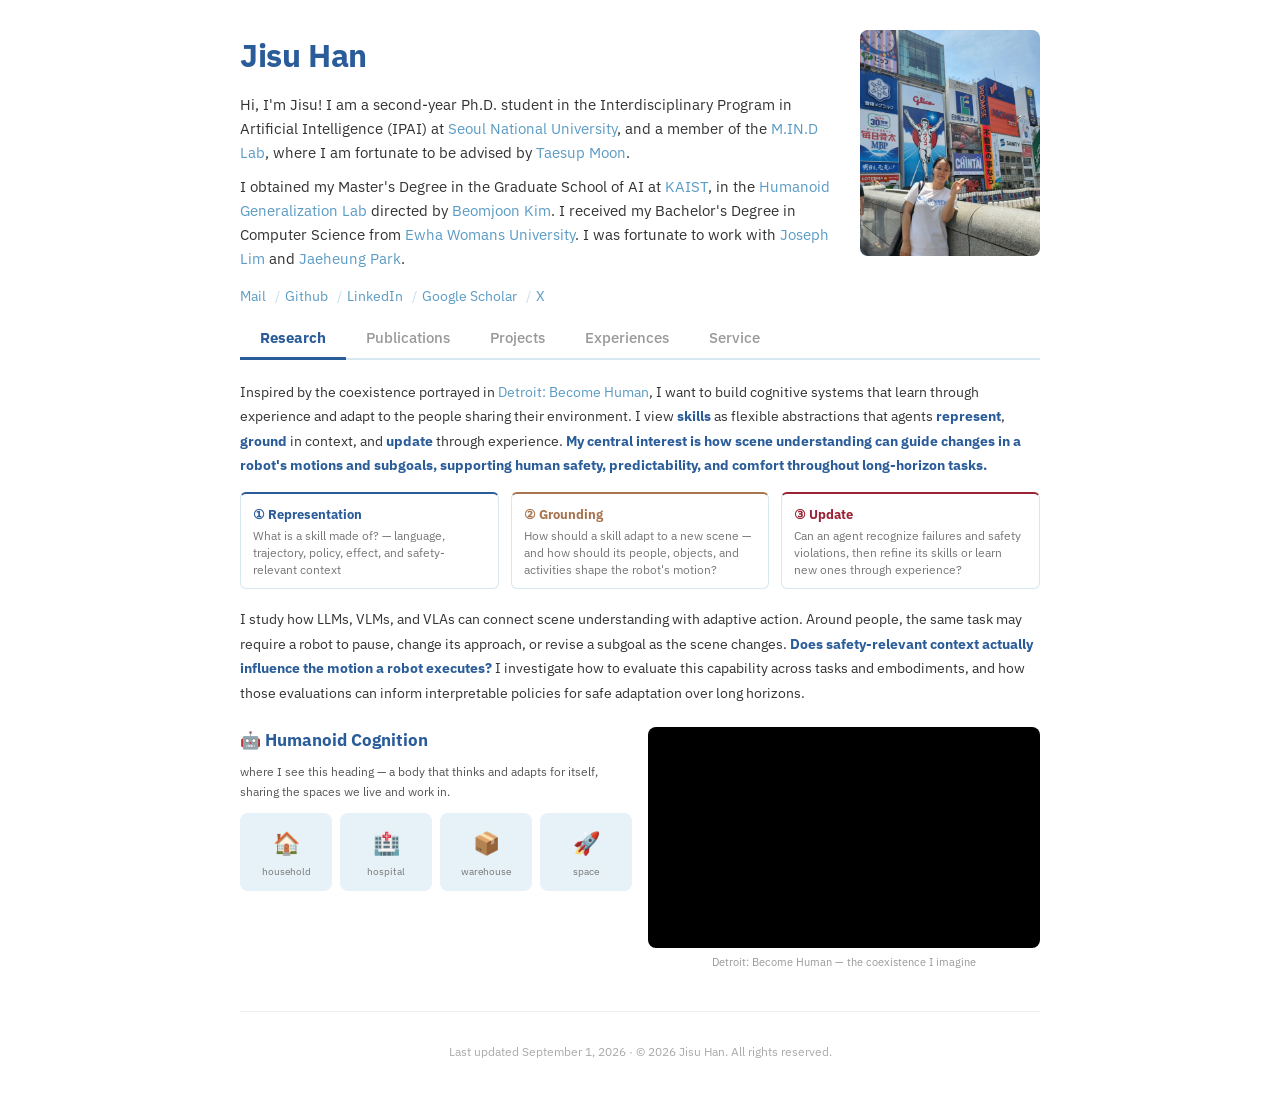
==== index.html @ 7f36f1fb "Generalize research vision beyond navigation benchmarking" ====
<!DOCTYPE HTML>
<html lang="en">
  <head>
    <!-- Google tag (gtag.js) -->
    <script async src="https://www.googletagmanager.com/gtag/js?id=G-4057EMJ3QF"></script>
    <script>
      window.dataLayer = window.dataLayer || [];
      function gtag(){dataLayer.push(arguments);}
      gtag('js', new Date());

      gtag('config', 'G-4057EMJ3QF');
    </script>

    <meta http-equiv="Content-Type" content="text/html; charset=UTF-8">
    <title>Jisu Han</title>
    <meta name="author" content="Jisu Han">
    <meta name="viewport" content="width=device-width, initial-scale=1">
    <link rel="icon" href="images/favicon-j.svg" type="image/svg+xml">
    <link rel="preconnect" href="https://fonts.googleapis.com">
    <link rel="preconnect" href="https://fonts.gstatic.com" crossorigin>
    <link href="https://fonts.googleapis.com/css2?family=IBM+Plex+Sans:ital,wght@0,100..700;1,100..700&display=swap" rel="stylesheet">

    <style>
    <style>
    /*
      Palette rule: cool (navy/sky) carries the interface, warm (toffee) is reserved
      for ONE deliberate accent role (the Grounding axis) so it reads as intentional
      contrast rather than noise. Crimson stays a rare highlight (awards/Update).
      --navy:      #2A5C9A  (anchor — headings, primary text accents)
      --sky:       #5B9BC4  (light blue — links, hovers, tags, borders: the interface accent)
      --sky-tint:  #E6F1F8  (pale blue — backgrounds, separators, tints)
      --toffee:    #A8744F  (warm brown — reserved for Grounding only, the one warm note)
      --crimson:   #9B2335  (deep crimson — awards / Update highlight)
      Sharpness: pure white bg + strong typography + pill buttons + left-bar accent
    */

    * { box-sizing: border-box; }

    body, p, a, td, th, tr, h1, h2, h3, h4, strong, em, span, div, button, input {
      font-family: 'IBM Plex Sans', -apple-system, BlinkMacSystemFont, 'Segoe UI', Roboto, sans-serif !important;
    }

    body {
      background-color: #ffffff;
      color: #111111;
      font-size: 15px;
      line-height: 1.6;
      margin: 0;
      padding: 0;
    }

    a {
      color: #5B9BC4;
      text-decoration: none;
    }
    a:hover {
      color: #2A5C9A;
    }

    .container {
      max-width: 800px;
      margin: 0 auto;
      padding: 30px 20px;
    }

    /* ── Bio Section ── */
    .bio {
      display: flex;
      align-items: flex-start;
      gap: 30px;
      margin-bottom: 10px;
    }
    .bio-text { flex: 1; }
    .bio-photo {
      flex-shrink: 0;
      width: 180px;
    }
    .bio-photo img {
      width: 100%;
      border-radius: 8px;
    }

    .name {
      font-size: 32px;
      font-weight: 700;
      color: #2A5C9A;
      margin: 0 0 12px 0;
      padding: 0;
      letter-spacing: -0.4px;
    }

    .bio-text p {
      margin: 0 0 10px 0;
      color: #333333;
    }

    .links {
      margin-top: 14px;
      font-size: 14px;
    }
    .links a { margin-right: 4px; }
    .links .sep {
      color: #C9DEEC;
      margin: 0 2px;
    }

    /* ── Tabs ── */
    .navbar {
      display: flex;
      gap: 0;
      border-bottom: 2px solid #D7E8F2;
      margin-bottom: 0;
      padding: 0;
    }
    .navbar button {
      background: none;
      border: none;
      border-bottom: 3px solid transparent;
      margin-bottom: -2px;
      padding: 10px 20px;
      cursor: pointer;
      font-size: 15px;
      font-weight: 500;
      color: #999999;
      font-family: inherit;
      transition: color 0.2s, border-color 0.2s;
    }
    .navbar button:hover {
      color: #5B9BC4;
    }
    .navbar button.active {
      color: #2A5C9A;
      font-weight: 700;
      border-bottom-color: #2A5C9A;
    }

    /* ── Sections ── */
    .section {
      display: none;
      padding: 20px 0;
    }
    .section.active {
      display: block !important;
    }

    .section-intro {
      color: #333333;
      margin: 0 0 6px 0;
      font-size: 14px;
    }
    .section-note {
      color: #7FA0B8;
      font-size: 13px;
      margin: 0 0 16px 0;
    }

    /* ── Paper / Project Items ── */
    .item {
      display: flex;
      gap: 20px;
      padding: 18px 0;
      border-bottom: 1px solid #D7E8F2;
      align-items: flex-start;
    }
    .item:last-child { border-bottom: none; }
    .item-img {
      flex-shrink: 0;
      width: 160px;
    }
    .item-img img {
      width: 160px;
      height: auto;
      border-radius: 4px;
    }
    .item-text {
      flex: 1;
      min-width: 0;
    }

    .paper-title {
      font-weight: 600;
      font-size: 14px;
      color: #111111;
      line-height: 1.4;
    }
    .paper-authors {
      font-size: 13px;
      color: #444444;
      margin-top: 4px;
    }
    .paper-authors strong {
      color: #2A5C9A;
      font-weight: 700;
    }
    .paper-venue {
      font-size: 13px;
      color: #666666;
      margin-top: 3px;
      font-style: italic;
    }
    .paper-venue .award {
      color: #9B2335;
      font-weight: 700;
      font-style: normal;
    }
    .paper-venue .status {
      color: #7FA0B8;
      font-weight: 700;
      font-style: normal;
    }
    .paper-links {
      margin-top: 8px;
      display: flex;
      flex-wrap: wrap;
      gap: 6px;
    }
    .paper-links a {
      font-size: 12px;
      font-weight: 500;
      color: #5B9BC4;
      background: transparent;
      border: 1px solid #BFDCEC;
      padding: 2px 9px;
      border-radius: 20px;
      transition: background 0.15s, color 0.15s, border-color 0.15s;
    }
    .paper-links a:hover {
      background: #2A5C9A;
      border-color: #2A5C9A;
      color: #ffffff;
    }
    .paper-tldr {
      margin-top: 8px;
      font-size: 12px;
      color: #555555;
    }
    .paper-links .paper-tldr {
      margin-top: 0;
    }
    .paper-links .paper-tldr[open] {
      flex-basis: 100%;
    }
    .paper-tldr summary {
      display: inline-flex;
      align-items: center;
      cursor: pointer;
      color: #2A5C9A;
      font-weight: 700;
      border: 1px solid #BFDCEC;
      border-radius: 20px;
      padding: 2px 9px;
      list-style: none;
      user-select: none;
    }
    .paper-tldr summary::-webkit-details-marker {
      display: none;
    }
    .paper-tldr summary::after {
      content: '+';
      margin-left: 6px;
      color: #7FA0B8;
      font-weight: 700;
    }
    .paper-tldr[open] summary::after {
      content: '-';
    }
    .paper-tldr p {
      margin: 6px 0 0 0;
      line-height: 1.5;
      color: #555555;
    }
    .paper-desc {
      font-size: 12px;
      color: #777777;
      margin-top: 4px;
      line-height: 1.5;
    }

    /* ── Research Vision (narrative — the Research tab's content) ── */
    .vision-thesis {
      font-size: 14px;
      line-height: 1.75;
      color: #333333;
      margin: 0 0 14px 0;
    }
    .vision-thesis strong { color: #2A5C9A; }

    /* ── Humanoid cognition goal, split: aspiration text ↔ Detroit: Become Human video ── */
    .goal-split {
      margin: 22px 0 0 0;
      display: flex;
      gap: 16px;
      align-items: stretch;
    }
    .goal-split-col {
      flex: 1;
      display: flex;
      flex-direction: column;
      gap: 8px;
      min-width: 0;
    }
    .goal-split-col .eg-tag {
      font-size: 16.9px;
      font-weight: 700;
      color: #2A5C9A;
    }
    .goal-split-col .eg-desc {
      font-size: 12px;
      color: #555555;
      line-height: 1.6;
    }
    .goal-collage {
      display: grid;
      grid-template-columns: repeat(4, 1fr);
      gap: 8px;
      margin-top: 4px;
    }
    .gc-tile {
      display: flex;
      flex-direction: column;
      align-items: center;
      gap: 4px;
      padding: 12px 4px;
      border-radius: 8px;
      background: #E6F1F8;
      font-size: 22px;
    }
    .gc-tile small {
      font-size: 9.5px;
      color: #777777;
    }
    .goal-split-video {
      gap: 6px;
    }
    .video-embed {
      position: relative;
      width: 100%;
      padding-top: 56.25%;
      border-radius: 8px;
      overflow: hidden;
      background: #000000;
    }
    .video-embed iframe {
      position: absolute;
      top: 0; left: 0;
      width: 100%;
      height: 100%;
      border: 0;
    }
    .video-caption {
      font-size: 10.5px;
      color: #999999;
      text-align: center;
    }
    @media (max-width: 600px) {
      .goal-split { flex-direction: column; }
    }

    /* ── Loop diagram (between the two vision paragraphs) — three equal cards, like the original vision cards ── */
    .loop-dia {
      display: flex;
      gap: 12px;
      margin: 6px 0 18px 0;
    }
    .loop-dia .ld-card {
      flex: 1;
      border: 1px solid #D7E8F2;
      border-radius: 6px;
      padding: 10px 12px;
      background: #ffffff;
    }
    .loop-dia .ld-card.c-rep    { border-top: 2px solid #2A5C9A; }
    .loop-dia .ld-card.c-ground { border-top: 2px solid #A8744F; }
    .loop-dia .ld-card.c-update { border-top: 2px solid #9B2335; }
    .loop-dia .ld-title {
      font-size: 12.5px;
      font-weight: 700;
      margin-bottom: 3px;
    }
    .loop-dia .c-rep    .ld-title { color: #2A5C9A; }
    .loop-dia .c-ground .ld-title { color: #A8744F; }
    .loop-dia .c-update .ld-title { color: #9B2335; }
    .loop-dia .ld-desc {
      font-size: 11.5px;
      color: #777777;
      line-height: 1.5;
    }
    @media (max-width: 600px) {
      .loop-dia { flex-direction: column; }
    }

    /* ── Thesis-axis tags on publication cards ── */
    .thesis-tags {
      margin-top: 7px;
      display: flex;
      flex-wrap: wrap;
      align-items: center;
      gap: 0 7px;
    }
    .thesis-tag {
      display: inline-block;
      font-size: 10px;
      font-weight: 700;
      letter-spacing: 0.05em;
      text-transform: uppercase;
      padding: 2px 8px;
      border-radius: 3px;
    }
    .thesis-tag.axis.t-rep    { color: #2A5C9A; background: #E4ECF7; }
    .thesis-tag.axis.t-ground { color: #A8744F; background: #E6F1F8; }
    .thesis-tag.axis.t-update { color: #9B2335; background: #F7E3E6; }
    .thesis-tag.modality {
      color: #7FA0B8;
      font-weight: 600;
      background: none;
      padding: 2px 0;
      position: relative;
    }
    .thesis-tag.modality:not(:last-child)::after {
      content: '·';
      margin-left: 7px;
      color: #C9DEEC;
    }
    .thesis-tags .tag-sep {
      color: #C9DEEC;
      font-size: 10px;
    }

    @media (max-width: 600px) {
      .vision-cards { flex-direction: column; }
    }

    /* ── Experience Section ── */
    .exp-category {
      font-size: 13px;
      font-weight: 700;
      color: #2A5C9A;
      margin: 28px 0 12px 0;
      padding: 6px 10px;
      border-left: 3px solid #2A5C9A;
      background: linear-gradient(90deg, #E6F1F8 0%, #ffffff 80%);
      letter-spacing: 0.06em;
      text-transform: uppercase;
    }
    .exp-category:first-child { margin-top: 0; }

    .exp-item {
      display: flex;
      gap: 20px;
      padding: 10px 0;
      border-bottom: 1px solid #D7E8F2;
    }
    .exp-item:last-child { border-bottom: none; }
    .exp-date {
      flex-shrink: 0;
      width: 160px;
      font-size: 13px;
      font-weight: 600;
      color: #7FA0B8;
      padding-top: 1px;
    }
    .exp-detail { flex: 1; }
    .exp-detail .exp-title {
      font-weight: 600;
      font-size: 14px;
      color: #111111;
    }
    .exp-detail .exp-org {
      font-size: 13px;
      color: #666666;
      font-style: italic;
      margin-top: 2px;
    }
    .exp-detail .exp-desc {
      font-size: 13px;
      color: #777777;
      margin-top: 3px;
    }

    /* ── Service Section ── */
    .service-list {
      margin: 0;
      padding-left: 20px;
    }
    .service-list li {
      padding: 4px 0;
      font-size: 13px;
      line-height: 1.5;
      color: #555555;
    }
    .service-list strong {
      font-weight: 600;
      color: #111111;
    }

    /* ── Section transitions ── */
    .section { animation: fadeIn 0.25s ease; }
    @keyframes fadeIn {
      from { opacity: 0; transform: translateY(6px); }
      to   { opacity: 1; transform: translateY(0); }
    }

    /* ── Responsive ── */
    @media (max-width: 600px) {
      .container { padding: 20px 16px; }
      .bio {
        flex-direction: column-reverse;
        align-items: center;
        text-align: center;
      }
      .bio-photo {
        width: 130px;
        margin-bottom: 4px;
      }
      .name { font-size: 26px; }
      .bio-text p { font-size: 14px; }
      .links {
        display: flex;
        flex-wrap: wrap;
        justify-content: center;
        gap: 4px 0;
      }

      .navbar {
        overflow-x: auto;
        -webkit-overflow-scrolling: touch;
        scrollbar-width: none;
        gap: 0;
      }
      .navbar::-webkit-scrollbar { display: none; }
      .navbar button {
        flex-shrink: 0;
        padding: 10px 16px;
        font-size: 14px;
        min-height: 44px;
      }

      .item {
        flex-direction: column;
        gap: 10px;
        padding: 14px 0;
      }
      .item-img { width: 100%; }
      .item-img img {
        width: 100%;
        max-width: 280px;
        border-radius: 6px;
      }
      .paper-title { font-size: 15px; }
      .paper-links { gap: 8px; }
      .paper-links a {
        font-size: 13px;
        padding: 4px 12px;
      }

      .exp-item {
        flex-direction: column;
        gap: 2px;
      }
      .exp-date {
        width: auto;
        font-size: 12px;
        color: #5B9BC4;
      }
      .exp-category { margin-top: 20px; }
    }

    /* ── Tablet ── */
    @media (min-width: 601px) and (max-width: 900px) {
      .container { padding: 24px 24px; }
      .bio-photo { width: 150px; }
      .item-img { width: 140px; }
      .item-img img { width: 140px; }
    }

    /* ── Touch-friendly ── */
    @media (hover: none) {
      .paper-links a:active {
        background: #5B9BC4;
        color: #fff;
      }
      .navbar button:active { color: #5B9BC4; }
      a:active { color: #2A5C9A; }
    }
    </style>
  </head>

  <body>
    <div class="container">

      <!-- ── Bio ── -->
      <div class="bio">
        <div class="bio-text">
          <h1 class="name">Jisu Han</h1>
          <p>
            Hi, I'm Jisu! I am a second-year Ph.D. student in the Interdisciplinary Program in Artificial Intelligence (IPAI) at
            <a href="https://www.snu.ac.kr/">Seoul National University</a>, and a member of the
            <a href="http://mindlab-snu.notion.site">M.IN.D Lab</a>, where I am fortunate to be advised by
            <a href="https://scholar.google.com/citations?user=lQlioBoAAAAJ&hl=en">Taesup Moon</a>.
          </p>
          <p>
            I obtained my Master's Degree in the Graduate School of AI at
            <a href="https://www.kaist.ac.kr/en/">KAIST</a>, in the
            <a href="https://imsquared.github.io">Humanoid Generalization Lab</a>
            directed by <a href="https://beomjoonkim.github.io">Beomjoon Kim</a>.
            I received my Bachelor's Degree in Computer Science from
            <a href="http://ewha.ac.kr/">Ewha Womans University</a>.
            I was fortunate to work with <a href="https://clvrai.com/web_lim/">Joseph Lim</a> and <a href="http://dyros.snu.ac.kr/team/jaeheung-park/">Jaeheung Park</a>.
          </p>
          <div class="links">
            <a href="mailto:jshcdi@snu.ac.kr">Mail</a> <span class="sep">/</span>
            <a href="https://github.com/JisuHann">Github</a> <span class="sep">/</span>
            <a href="https://www.linkedin.com/in/jisu-han-/">LinkedIn</a> <span class="sep">/</span>
            <a href="https://scholar.google.com/citations?hl=ko&user=WWg5SyQAAAAJ">Google Scholar</a> <span class="sep">/</span>
            <a href="https://x.com/jisu_han__">X</a>
          </div>
        </div>
        <div class="bio-photo">
          <a href="images/jisu.png"><img alt="Jisu Han" src="images/jisu.png"></a>
        </div>
      </div>

      <!-- ── Tabs ── -->
      <div class="navbar">
        <button class="active" onclick="showSection('research', this)">Research</button>
        <button onclick="showSection('publications', this)">Publications</button>
        <button onclick="showSection('projects', this)">Projects</button>
        <button onclick="showSection('experience', this)">Experiences</button>
        <button onclick="showSection('service', this)">Service</button>
      </div>

      <!-- ════════════════ Research ════════════════ -->
      <div id="research" class="section active">
        <!-- ── Research Vision ── -->
        <p class="vision-thesis">
          Inspired by the coexistence portrayed in <a href="https://en.wikipedia.org/wiki/Detroit:_Become_Human" target="_blank" rel="noopener">Detroit: Become Human</a>, I want to build cognitive systems that learn through experience and adapt to the people sharing their environment. I view <strong>skills</strong> as flexible abstractions that agents <strong>represent</strong>, <strong>ground</strong> in context, and <strong>update</strong> through experience. <strong>My central interest is how scene understanding can guide changes in a robot's motions and subgoals, supporting human safety, predictability, and comfort throughout long-horizon tasks.</strong>
        </p>

        <div class="loop-dia">
          <div class="ld-card c-rep">
            <div class="ld-title">① Representation</div>
            <div class="ld-desc">What is a skill made of? — language, trajectory, policy, effect, and safety-relevant context</div>
          </div>
          <div class="ld-card c-ground">
            <div class="ld-title">② Grounding</div>
            <div class="ld-desc">How should a skill adapt to a new scene — and how should its people, objects, and activities shape the robot's motion?</div>
          </div>
          <div class="ld-card c-update">
            <div class="ld-title">③ Update</div>
            <div class="ld-desc">Can an agent recognize failures and safety violations, then refine its skills or learn new ones through experience?</div>
          </div>
        </div>

        <p class="vision-thesis">
          I study how LLMs, VLMs, and VLAs can connect scene understanding with adaptive action. Around people, the same task may require a robot to pause, change its approach, or revise a subgoal as the scene changes. <strong>Does safety-relevant context actually influence the motion a robot executes?</strong> I investigate how to evaluate this capability across tasks and embodiments, and how those evaluations can inform interpretable policies for safe adaptation over long horizons.
        </p>

        <div class="goal-split">
          <div class="goal-split-col">
            <span class="eg-tag">🤖 Humanoid Cognition</span>
            <span class="eg-desc">where I see this heading — a body that thinks and adapts for itself, sharing the spaces we live and work in.</span>
            <div class="goal-collage">
              <span class="gc-tile">🏠<small>household</small></span>
              <span class="gc-tile">🏥<small>hospital</small></span>
              <span class="gc-tile">📦<small>warehouse</small></span>
              <span class="gc-tile">🚀<small>space</small></span>
            </div>
          </div>
          <div class="goal-split-col goal-split-video">
            <div class="video-embed">
              <iframe src="https://www.youtube.com/embed/_gJtihSt6a4?start=17" title="Detroit: Become Human" frameborder="0" allowfullscreen></iframe>
            </div>
            <span class="video-caption">Detroit: Become Human — the coexistence I imagine</span>
          </div>
        </div>
      </div>

      <!-- ════════════════ Publications ════════════════ -->
      <div id="publications" class="section">
        <p class="section-intro">Each paper below is tagged by where it sits on that loop.</p>
        <p class="section-note">* denotes equal contribution</p>

        <div class="item">
          <div class="item-img"><img src="images/safehri-nav.png" alt="SafeHRI-Nav"></div>
          <div class="item-text">
            <div class="paper-title">SafeHRI-Nav: A Context-Aware Low-Level Safe Navigation Benchmark for Human-Robot Interaction</div>
            <div class="paper-authors">Authors anonymized during review</div>
            <div class="paper-venue"><span class="status">Submitted to ICLR 2027</span> &middot; <span class="award">IROS 2026 Semana Workshop &mdash; Accepted</span></div>
            <div class="thesis-tags"><span class="thesis-tag axis t-ground">Grounding</span><span class="thesis-tag modality">Vision</span><span class="thesis-tag modality">Robot</span></div>
            <div class="paper-links">
              <details class="paper-tldr">
                <summary>TL;DR</summary>
                <p>Benchmarks whether foundation-model robot policies adjust low-level navigation to safety context. It uses matched scenes where obstacle semantics or safety demand changes, exposing failures like treating a baby too similarly to a rigid object.</p>
              </details>
              <a href="https://drive.google.com/file/d/1BK0MC1L93C2_Q6R74Bsi1vaARXvWkc4d/view?usp=sharing">Workshop Paper</a>
            </div>
          </div>
        </div>

        <div class="item">
          <div class="item-img"><img src="images/ota.png" alt="OTA"></div>
          <div class="item-text">
            <div class="paper-title">Option-aware Temporally Abstracted Value for Offline Goal-Conditioned Reinforcement Learning</div>
            <div class="paper-authors">Hongjoon Ahn*, Heewoong Choi*, <strong>Jisu Han*</strong>, Taesup Moon</div>
            <div class="paper-venue">Neural Information Processing Systems (NeurIPS), 2025 <span class="award">Spotlight</span></div>
            <div class="thesis-tags"><span class="thesis-tag axis t-rep">Representation</span><span class="thesis-tag modality">Robot</span></div>
            <div class="paper-links">
              <details class="paper-tldr">
                <summary>TL;DR</summary>
                <p>Introduces option-aware, temporally abstracted value learning for offline goal-conditioned RL. By reasoning over options instead of only primitive actions, the agent can make more reliable long-horizon goal-reaching decisions from static datasets.</p>
              </details>
              <a href="https://arxiv.org/abs/2505.12737">Arxiv</a>
            </div>
          </div>
        </div>

        <div class="item">
          <div class="item-img"><img src="images/ham.png" alt="HAMNet"></div>
          <div class="item-text">
            <div class="paper-title">Hierarchical and Modular Network on Non-prehensile Manipulation in General Environments</div>
            <div class="paper-authors">Yoonyoung Cho*, Junhyek Han*, <strong>Jisu Han</strong>, Beomjoon Kim</div>
            <div class="paper-venue">Robotics: Science and Systems (RSS), 2025</div>
            <div class="thesis-tags"><span class="thesis-tag axis t-ground">Grounding</span><span class="thesis-tag axis t-rep">Representation</span><span class="thesis-tag modality">Robot</span></div>
            <div class="paper-links">
              <details class="paper-tldr">
                <summary>TL;DR</summary>
                <p>Proposes a hierarchical, modular network for non-prehensile manipulation such as pushing. The structure separates reusable manipulation components, helping policies generalize across broader object configurations, layouts, and environments.</p>
              </details>
              <a href="https://www.roboticsproceedings.org/rss21/p154.pdf">Paper</a>
              <a href="https://unicorn-hamnet.github.io">Project</a>
            </div>
          </div>
        </div>

        <div class="item">
          <div class="item-img"><img src="images/GoS.png" alt="GoS"></div>
          <div class="item-text">
            <div class="paper-title">Adaptive visual abstraction via object token merging and pruning for efficient robot manipulation</div>
            <div class="paper-authors"><strong>Jisu Han</strong></div>
            <div class="paper-venue">CVPR Workshop (Causal and Object-Centric Representations for Robotics), 2024 <span class="award">Oral</span></div>
            <div class="thesis-tags"><span class="thesis-tag axis t-ground">Grounding</span><span class="thesis-tag modality">Vision</span><span class="thesis-tag modality">Robot</span></div>
            <div class="paper-links">
              <details class="paper-tldr">
                <summary>TL;DR</summary>
                <p>Reduces visual computation for robot manipulation by adaptively merging and pruning object tokens. The policy keeps task-relevant object information while removing redundant regions, improving efficiency without losing key grounding cues.</p>
              </details>
              <a href="data/CVPRW_2024_CR.pdf">Paper</a>
              <a href="https://github.com/JisuHann/GoS">Github</a>
            </div>
          </div>
        </div>

        <div class="item">
          <div class="item-img"><img src="images/POMDPs.png" alt="POMDPs"></div>
          <div class="item-text">
            <div class="paper-title">Preference learning for guiding the tree search in continuous POMDPs</div>
            <div class="paper-authors">Jiyong Ahn, Sanghyeon Son, Dongryung Lee, <strong>Jisu Han</strong>, Dongwon Son, and Beomjoon Kim</div>
            <div class="paper-venue">Conference on Robot Learning (CoRL), 2023</div>
            <div class="thesis-tags"><span class="thesis-tag axis t-ground">Grounding</span><span class="thesis-tag axis t-rep">Representation</span><span class="thesis-tag modality">Robot</span></div>
            <div class="paper-links">
              <details class="paper-tldr">
                <summary>TL;DR</summary>
                <p>Learns a preference model that scores candidate outcomes during online planning in continuous POMDPs. These preferences guide tree search toward actions that better match expert intent, improving decision-making under uncertainty.</p>
              </details>
              <a href="https://openreview.net/pdf?id=09UL1dCqf2n">Paper</a>
              <a href="https://www.youtube.com/watch?v=sONwle96q-8">Video</a>
              <a href="https://sites.google.com/view/preference-guided-pomcpow?usp=sharing">Project</a>
              <a href="https://github.com/iMSquared/PGP">Github</a>
            </div>
          </div>
        </div>
      </div>

      <!-- ════════════════ Projects ════════════════ -->
      <div id="projects" class="section">

        <div class="item">
          <div class="item-img"><img src="images/chessteacher.png" alt="Chess Robot Teacher"></div>
          <div class="item-text">
            <div class="paper-title">Real-world Chess Robot Teacher</div>
            <div class="paper-authors"><strong>Jisu Han</strong>, Chaehyun Song, Minjae Song, Hwancheol Kim, and Semin Ahn</div>
            <div class="paper-venue">2025 Fall Class Project</div>
            <div class="paper-desc">Real-world robotic teacher system capable of teaching chess in physical environments. Qwen3-VL-Thinking model for Chess reasoning, and Isaac-Gr00T for action reasoning.</div>
            <div class="thesis-tags"><span class="thesis-tag axis t-rep">Representation</span><span class="thesis-tag axis t-ground">Grounding</span><span class="thesis-tag modality">Language</span><span class="thesis-tag modality">Vision</span><span class="thesis-tag modality">Robot</span></div>
            <div class="paper-links">
              <a href="https://chain-culotte-70e.notion.site/1-Real-world-Chess-Robot-Teacher-27ffb979596d81f4a366d3dfc53976bc?source=copy_link">Notion</a>
              <a href="https://youtu.be/p1ADruJ302M?si=AuTkv1P1RxyiDSoP">Demo</a>
            </div>
          </div>
        </div>

        <div class="item">
          <div class="item-img"><img src="images/wrasprobot.png" alt="WraspRobot"></div>
          <div class="item-text">
            <div class="paper-title">WraspRobot: Bug-catching Robot</div>
            <div class="paper-authors"><strong>Jisu Han</strong>, Jaehoon Choi, Gunwoo Choi, and Dongwook Lee</div>
            <div class="paper-venue">Huggingface LeRobot WorldWide Hackathon, 2025 <span class="award">Top 10 Finalist</span> among 3,000+ global participants</div>
            <div class="paper-links">
              <a href="https://huggingface.co/spaces/LeRobot-worldwide-hackathon/winners">Huggingface Winner Space</a>
              <a href="https://x.com/clementdelangue/status/1935041692220146035?s=46">X</a>
            </div>
          </div>
        </div>

        <div class="item">
          <div class="item-img"><img src="images/Untitled.png" alt="Clarifying the task"></div>
          <div class="item-text">
            <div class="paper-title">Clarifying the task: Identifying task from human videos as a representation</div>
            <div class="paper-authors"><strong>Jisu Han</strong> and Doohyun Lee</div>
            <div class="paper-venue">AI611: Machine Learning for Robotics (Prof. Joseph Lim) project, 2023</div>
            <div class="paper-desc">To learn a generalized reward function that can be utilized on reinforcement learning, we devise a representation that can effectively disentangle environment information and task information.</div>
            <div class="paper-links">
              <a href="https://general-bone-2b1.notion.site/Clarifying-the-task-Identifying-task-from-human-videos-as-a-representation-for-Robotics-d9e9de56af7c4430bec137a0ff87027b">Project</a>
            </div>
          </div>
        </div>

        <div class="item">
          <div class="item-img"><img src="images/MEME.png" alt="Cart MEME"></div>
          <div class="item-text">
            <div class="paper-title">Cart MEME: Deep Learning Based Autonomous-Driving Cart</div>
            <div class="paper-authors"><strong>Jisu Han</strong>, Jiyoon Park, Chaewon Kim, and Sangsoo Park</div>
            <div class="paper-venue">Korea Information Processing Society (KIPS), 2021</div>
            <div class="paper-links">
              <a href="https://drive.google.com/file/d/1ag9G8vsFsSSmQ2D-LO98Xm0h-ufBH1wD/view?usp=sharing">Paper</a>
              <a href="https://github.com/MEME-Phoenix">Github</a>
            </div>
          </div>
        </div>

        <div class="item">
          <div class="item-img"><img src="images/TheCodeEscape.png" alt="TheCodeEscape"></div>
          <div class="item-text">
            <div class="paper-title">TheCodeEscape: VR room escape game based on Unity3D and Oculus</div>
            <div class="paper-authors"><strong>Jisu Han</strong>, Minyeong Hwang, and Seoungwoon Jung</div>
            <div class="paper-venue">KAIST MadCamp Final Project, 2019</div>
            <div class="paper-links">
              <a href="https://github.com/JisuHann/TheCodeEscape">Github</a>
              <a href="https://youtu.be/2lT4zi3lCCA?si=S1uLuR5EjhtQBN0d">Demo</a>
            </div>
          </div>
        </div>
      </div>

      <!-- ════════════════ Experience ════════════════ -->
      <div id="experience" class="section">

        <div class="exp-category">Teaching Experience</div>

        <div class="exp-item">
          <div class="exp-date">Fall 2026</div>
          <div class="exp-detail">
            <div class="exp-title">Teaching Assistant, Issues in System Software (Graduate Seminar)</div>
            <div class="exp-org">Seoul National University (Prof. Taesup Moon)</div>
            <div class="exp-desc">Coordinating seminar presentations, course administration, and attendance management.</div>
          </div>
        </div>

        <div class="exp-item">
          <div class="exp-date">Fall 2025</div>
          <div class="exp-detail">
            <div class="exp-title">Teaching Assistant, Advanced Deep Learning</div>
            <div class="exp-org">Seoul National University (Prof. Taesup Moon)</div>
            <div class="exp-desc">Selected as an <strong>Outstanding Teaching Assistant</strong> for contributions to course operation, student support, and project mentoring.</div>
          </div>
        </div>

        <div class="exp-category">Research Experience</div>

        <div class="exp-item">
          <div class="exp-date">Jan 2025 &ndash; Aug 2025</div>
          <div class="exp-detail">
            <div class="exp-title">Research Assistant, M.IN.D Lab</div>
            <div class="exp-org">Seoul National University</div>
            <div class="exp-desc">Developed option-aware temporal abstraction methods for offline goal-conditioned reinforcement learning, resulting in a NeurIPS 2025 Spotlight paper.</div>
          </div>
        </div>

        <div class="exp-item">
          <div class="exp-date">Sep 2024 &ndash; Nov 2024</div>
          <div class="exp-detail">
            <div class="exp-title">Research Assistant, Cognitive Learning for Vision and Robotics Lab</div>
            <div class="exp-org">Korea Advanced Institute of Science and Technology (KAIST)</div>
            <div class="exp-desc">Research of analyzing the impact of data scaling on the performance of robotics policies</div>
          </div>
        </div>

        <div class="exp-item">
          <div class="exp-date">Jul 2021 &ndash; Aug 2022</div>
          <div class="exp-detail">
            <div class="exp-title">Research Intern, Intelligent Mobile Manipulation Lab</div>
            <div class="exp-org">Korea Advanced Institute of Science and Technology (KAIST)</div>
            <div class="exp-desc">Research on interactive perception</div>
          </div>
        </div>

        <div class="exp-item">
          <div class="exp-date">Dec 2020 &ndash; Aug 2021</div>
          <div class="exp-detail">
            <div class="exp-title">Research Intern, Dynamic Robotic Systems (DYROS) Lab</div>
            <div class="exp-org">Seoul National University</div>
            <div class="exp-desc">Developed a deep learning based grasp solution, published a domestic paper</div>
          </div>
        </div>

        <div class="exp-item">
          <div class="exp-date">May 2019 &ndash; Jul 2019</div>
          <div class="exp-detail">
            <div class="exp-title">Research Intern, Information Coding and Processing Lab</div>
            <div class="exp-org">Ewha Womans University</div>
            <div class="exp-desc">Developed a drowsy driving prevention system based on the driver's eye-tracking system using OpenCV</div>
          </div>
        </div>

      </div>

      <!-- ════════════════ Service ════════════════ -->
      <div id="service" class="section">
        <div class="exp-category">Professional Service</div>
        <ul class="service-list">
          <li><strong>Reviewer</strong>, Conference on Robot Learning (CoRL), 2026</li>
        </ul>
      </div>

      <!-- ── Footer ── -->
      <footer style="text-align:center; padding:30px 0 10px; margin-top:20px; border-top:1px solid #eee; font-size:12px; color:#aaa;">
        Last updated <time datetime="2026-09-01">September 1, 2026</time> &middot; &copy; 2026 Jisu Han. All rights reserved.
      </footer>

    </div><!-- /container -->

    <script>
      const tabs = ['research', 'publications', 'projects', 'experience', 'service'];
      let currentTab = 0;

      function showSection(id, btn) {
        // Update current tab index
        currentTab = tabs.indexOf(id);

        if (window.location.hash !== '#' + id) {
          history.replaceState(null, '', '#' + id);
        }

        // Update active tab button
        const buttons = document.querySelectorAll('.navbar button');
        buttons.forEach(b => b.classList.remove('active'));
        if (btn) {
          btn.classList.add('active');
        } else {
          buttons[currentTab].classList.add('active');
        }

        // Toggle sections with animation
        document.querySelectorAll('.section').forEach(s => {
          s.style.display = 'none';
          s.classList.remove('active');
        });

        const target = document.getElementById(id);
        if (target) {
          target.style.display = 'block';
          target.classList.add('active');
        }
      }

      // Swipe gesture support for mobile
      (function() {
        let startX = 0;
        let startY = 0;

        document.addEventListener('touchstart', function(e) {
          startX = e.touches[0].clientX;
          startY = e.touches[0].clientY;
        }, { passive: true });

        document.addEventListener('touchend', function(e) {
          const dx = e.changedTouches[0].clientX - startX;
          const dy = e.changedTouches[0].clientY - startY;

          // Only trigger if horizontal swipe is dominant and long enough
          if (Math.abs(dx) > 60 && Math.abs(dx) > Math.abs(dy) * 1.5) {
            if (dx < 0 && currentTab < tabs.length - 1) {
              // Swipe left → next tab
              showSection(tabs[currentTab + 1]);
            } else if (dx > 0 && currentTab > 0) {
              // Swipe right → prev tab
              showSection(tabs[currentTab - 1]);
            }
          }
        }, { passive: true });
      })();

      const initialTab = window.location.hash.replace('#', '');
      if (tabs.includes(initialTab)) {
        showSection(initialTab);
      }
    </script>
  </body>
</html>
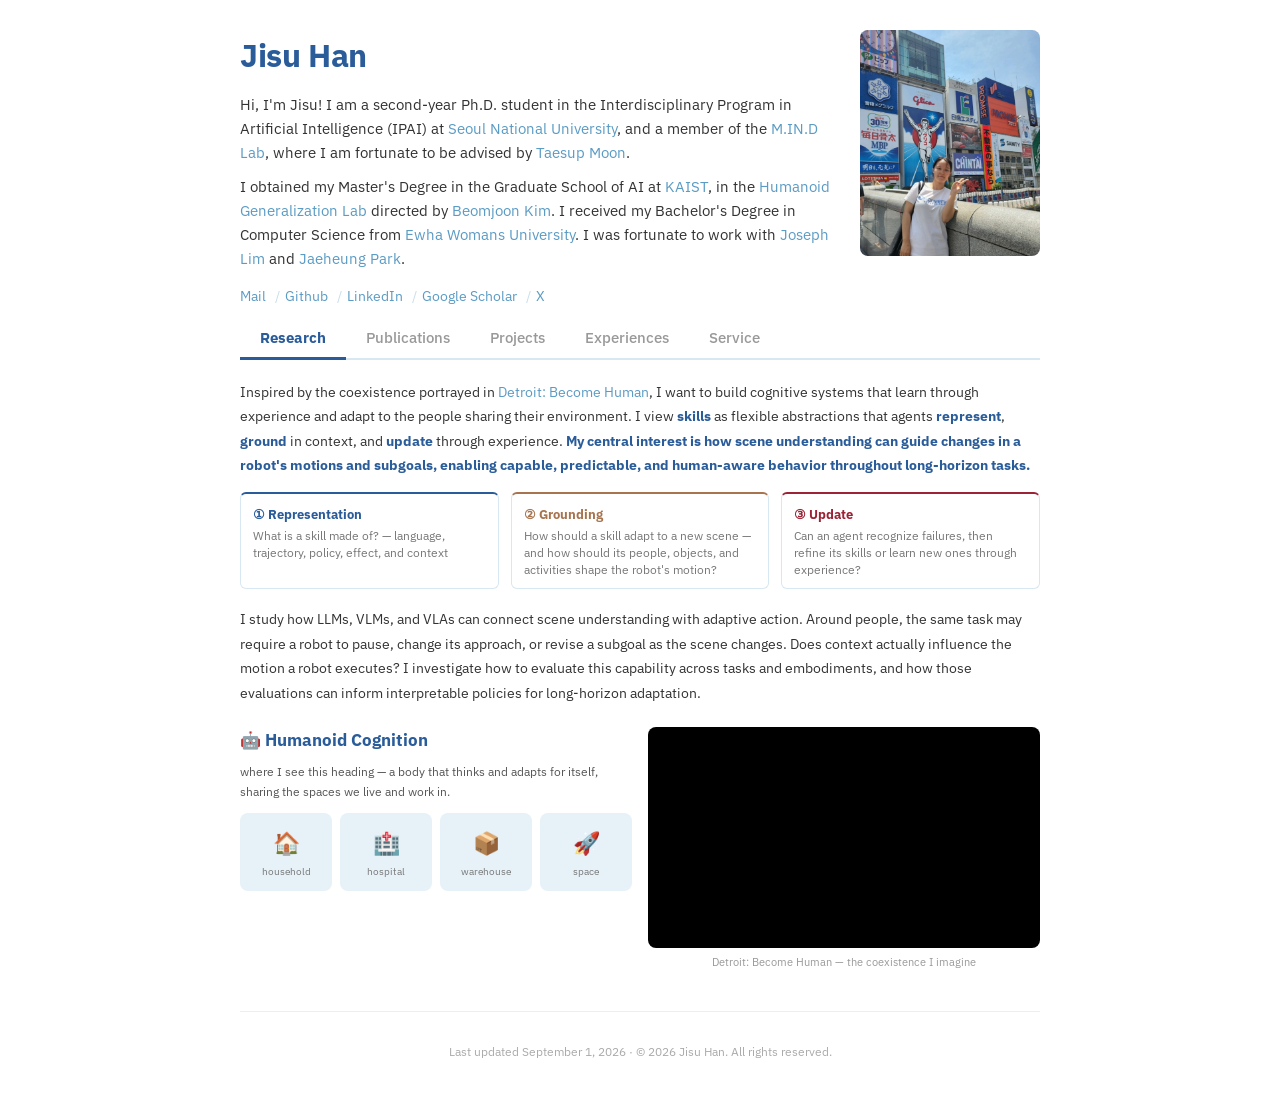
==== commit a61f0db6: "Broaden research vision and add service reviews" ====
--- a/index.html
+++ b/index.html
@@ -633,13 +633,13 @@
       <div id="research" class="section active">
         <!-- ── Research Vision ── -->
         <p class="vision-thesis">
-          Inspired by the coexistence portrayed in <a href="https://en.wikipedia.org/wiki/Detroit:_Become_Human" target="_blank" rel="noopener">Detroit: Become Human</a>, I want to build cognitive systems that learn through experience and adapt to the people sharing their environment. I view <strong>skills</strong> as flexible abstractions that agents <strong>represent</strong>, <strong>ground</strong> in context, and <strong>update</strong> through experience. <strong>My central interest is how scene understanding can guide changes in a robot's motions and subgoals, supporting human safety, predictability, and comfort throughout long-horizon tasks.</strong>
+          Inspired by the coexistence portrayed in <a href="https://en.wikipedia.org/wiki/Detroit:_Become_Human" target="_blank" rel="noopener">Detroit: Become Human</a>, I want to build cognitive systems that learn through experience and adapt to the people sharing their environment. I view <strong>skills</strong> as flexible abstractions that agents <strong>represent</strong>, <strong>ground</strong> in context, and <strong>update</strong> through experience. <strong>My central interest is how scene understanding can guide changes in a robot's motions and subgoals, enabling capable, predictable, and human-aware behavior throughout long-horizon tasks.</strong>
         </p>
 
         <div class="loop-dia">
           <div class="ld-card c-rep">
             <div class="ld-title">① Representation</div>
-            <div class="ld-desc">What is a skill made of? — language, trajectory, policy, effect, and safety-relevant context</div>
+            <div class="ld-desc">What is a skill made of? — language, trajectory, policy, effect, and context</div>
           </div>
           <div class="ld-card c-ground">
             <div class="ld-title">② Grounding</div>
@@ -647,12 +647,12 @@
           </div>
           <div class="ld-card c-update">
             <div class="ld-title">③ Update</div>
-            <div class="ld-desc">Can an agent recognize failures and safety violations, then refine its skills or learn new ones through experience?</div>
+            <div class="ld-desc">Can an agent recognize failures, then refine its skills or learn new ones through experience?</div>
           </div>
         </div>
 
         <p class="vision-thesis">
-          I study how LLMs, VLMs, and VLAs can connect scene understanding with adaptive action. Around people, the same task may require a robot to pause, change its approach, or revise a subgoal as the scene changes. <strong>Does safety-relevant context actually influence the motion a robot executes?</strong> I investigate how to evaluate this capability across tasks and embodiments, and how those evaluations can inform interpretable policies for safe adaptation over long horizons.
+          I study how LLMs, VLMs, and VLAs can connect scene understanding with adaptive action. Around people, the same task may require a robot to pause, change its approach, or revise a subgoal as the scene changes. Does context actually influence the motion a robot executes? I investigate how to evaluate this capability across tasks and embodiments, and how those evaluations can inform interpretable policies for long-horizon adaptation.
         </p>
 
         <div class="goal-split">
@@ -685,7 +685,7 @@
           <div class="item-text">
             <div class="paper-title">SafeHRI-Nav: A Context-Aware Low-Level Safe Navigation Benchmark for Human-Robot Interaction</div>
             <div class="paper-authors">Authors anonymized during review</div>
-            <div class="paper-venue"><span class="status">Submitted to ICLR 2027</span> &middot; <span class="award">IROS 2026 Semana Workshop &mdash; Accepted</span></div>
+            <div class="paper-venue"><span class="status">Submitted to ICLR 2027</span> &middot; <span class="award">Accepted to the IROS 2026 Semana Workshop</span></div>
             <div class="thesis-tags"><span class="thesis-tag axis t-ground">Grounding</span><span class="thesis-tag modality">Vision</span><span class="thesis-tag modality">Robot</span></div>
             <div class="paper-links">
               <details class="paper-tldr">
@@ -919,6 +919,8 @@
         <div class="exp-category">Professional Service</div>
         <ul class="service-list">
           <li><strong>Reviewer</strong>, Conference on Robot Learning (CoRL), 2026</li>
+          <li><strong>Reviewer</strong>, International Conference on Learning Representations (ICLR), 2027</li>
+          <li><strong>Reviewer</strong>, NeurIPS Workshop on Continual World Models, 2026</li>
         </ul>
       </div>
 
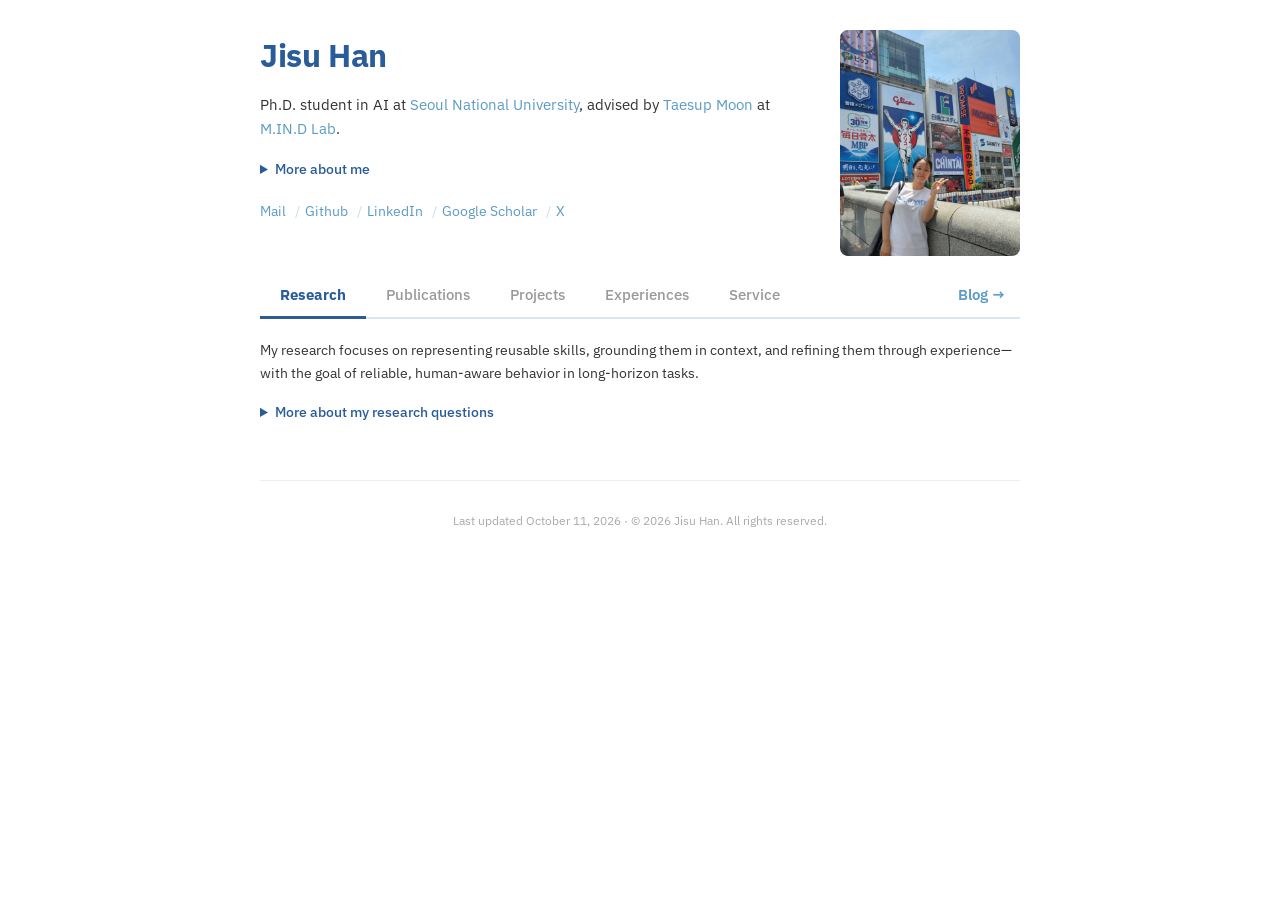
==== commit 4627e540: "Simplify homepage and add research blog layout" ====
--- a/index.html
+++ b/index.html
@@ -20,7 +20,6 @@
     <link rel="preconnect" href="https://fonts.gstatic.com" crossorigin>
     <link href="https://fonts.googleapis.com/css2?family=IBM+Plex+Sans:ital,wght@0,100..700;1,100..700&display=swap" rel="stylesheet">
 
-    <style>
     <style>
     /*
       Palette rule: cool (navy/sky) carries the interface, warm (toffee) is reserved
@@ -582,6 +581,12 @@
       .navbar button:active { color: #5B9BC4; }
       a:active { color: #2A5C9A; }
     }
+    .more-details { margin: 12px 0; font-size: 14px; }
+    .more-details summary { cursor: pointer; color: #2A5C9A; font-weight: 500; padding: 5px 0; }
+    .more-details[open] > summary { margin-bottom: 12px; }
+    .more-details p { margin-top: 10px; }
+    summary:focus-visible, a:focus-visible, button:focus-visible { outline: 2px solid #2A5C9A; outline-offset: 4px; }
+    .navbar .blog-nav { padding: 10px 15px; margin-left: auto; white-space: nowrap; font-weight: 600; }
     </style>
   </head>
 
@@ -592,12 +597,8 @@
       <div class="bio">
         <div class="bio-text">
           <h1 class="name">Jisu Han</h1>
-          <p>
-            Hi, I'm Jisu! I am a second-year Ph.D. student in the Interdisciplinary Program in Artificial Intelligence (IPAI) at
-            <a href="https://www.snu.ac.kr/">Seoul National University</a>, and a member of the
-            <a href="http://mindlab-snu.notion.site">M.IN.D Lab</a>, where I am fortunate to be advised by
-            <a href="https://scholar.google.com/citations?user=lQlioBoAAAAJ&hl=en">Taesup Moon</a>.
-          </p>
+          <p>Ph.D. student in AI at <a href="https://www.snu.ac.kr/">Seoul National University</a>, advised by <a href="https://scholar.google.com/citations?user=lQlioBoAAAAJ&amp;hl=en">Taesup Moon</a> at <a href="http://mindlab-snu.notion.site">M.IN.D Lab</a>.</p>
+          <details class="more-details"><summary>More about me</summary>
           <p>
             I obtained my Master's Degree in the Graduate School of AI at
             <a href="https://www.kaist.ac.kr/en/">KAIST</a>, in the
@@ -607,6 +608,7 @@
             <a href="http://ewha.ac.kr/">Ewha Womans University</a>.
             I was fortunate to work with <a href="https://clvrai.com/web_lim/">Joseph Lim</a> and <a href="http://dyros.snu.ac.kr/team/jaeheung-park/">Jaeheung Park</a>.
           </p>
+          </details>
           <div class="links">
             <a href="mailto:jshcdi@snu.ac.kr">Mail</a> <span class="sep">/</span>
             <a href="https://github.com/JisuHann">Github</a> <span class="sep">/</span>
@@ -621,16 +623,19 @@
       </div>
 
       <!-- ── Tabs ── -->
-      <div class="navbar">
+      <nav class="navbar" aria-label="Main navigation">
         <button class="active" onclick="showSection('research', this)">Research</button>
         <button onclick="showSection('publications', this)">Publications</button>
         <button onclick="showSection('projects', this)">Projects</button>
         <button onclick="showSection('experience', this)">Experiences</button>
         <button onclick="showSection('service', this)">Service</button>
-      </div>
+        <a class="blog-nav" href="blog/index.html">Blog →</a>
+      </nav>
 
       <!-- ════════════════ Research ════════════════ -->
       <div id="research" class="section active">
+        <p class="section-intro">My research focuses on representing reusable skills, grounding them in context, and refining them through experience—with the goal of reliable, human-aware behavior in long-horizon tasks.</p>
+        <details class="more-details research-details"><summary>More about my research questions</summary>
         <!-- ── Research Vision ── -->
         <p class="vision-thesis">
           Inspired by the coexistence portrayed in <a href="https://en.wikipedia.org/wiki/Detroit:_Become_Human" target="_blank" rel="noopener">Detroit: Become Human</a>, I want to build cognitive systems that learn through experience and adapt to the people sharing their environment. I view <strong>skills</strong> as flexible abstractions that agents <strong>represent</strong>, <strong>ground</strong> in context, and <strong>update</strong> through experience. <strong>My central interest is how scene understanding can guide changes in a robot's motions and subgoals, enabling capable, predictable, and human-aware behavior throughout long-horizon tasks.</strong>
@@ -673,6 +678,7 @@
             <span class="video-caption">Detroit: Become Human — the coexistence I imagine</span>
           </div>
         </div>
+        </details>
       </div>
 
       <!-- ════════════════ Publications ════════════════ -->
@@ -685,14 +691,14 @@
           <div class="item-text">
             <div class="paper-title">SafeHRI-Nav: A Context-Aware Low-Level Safe Navigation Benchmark for Human-Robot Interaction</div>
             <div class="paper-authors">Authors anonymized during review</div>
-            <div class="paper-venue"><span class="status">Submitted to ICLR 2027</span> &middot; <span class="award">Accepted to the IROS 2026 Semana Workshop</span></div>
+            <div class="paper-venue">IEEE/RSJ International Conference on Intelligent Robots and Systems (IROS) Workshop on Semantic-Aware Mapping and Navigation (SeMaNa), 2026 &middot; <span class="status">Submitted to ICLR 2027</span></div>
             <div class="thesis-tags"><span class="thesis-tag axis t-ground">Grounding</span><span class="thesis-tag modality">Vision</span><span class="thesis-tag modality">Robot</span></div>
             <div class="paper-links">
               <details class="paper-tldr">
                 <summary>TL;DR</summary>
                 <p>Benchmarks whether foundation-model robot policies adjust low-level navigation to safety context. It uses matched scenes where obstacle semantics or safety demand changes, exposing failures like treating a baby too similarly to a rigid object.</p>
               </details>
-              <a href="https://drive.google.com/file/d/1BK0MC1L93C2_Q6R74Bsi1vaARXvWkc4d/view?usp=sharing">Workshop Paper</a>
+              <a href="https://drive.google.com/file/d/1BK0MC1L93C2_Q6R74Bsi1vaARXvWkc4d/view?usp=sharing">Paper</a>
             </div>
           </div>
         </div>
@@ -780,7 +786,7 @@
             <div class="paper-title">Real-world Chess Robot Teacher</div>
             <div class="paper-authors"><strong>Jisu Han</strong>, Chaehyun Song, Minjae Song, Hwancheol Kim, and Semin Ahn</div>
             <div class="paper-venue">2025 Fall Class Project</div>
-            <div class="paper-desc">Real-world robotic teacher system capable of teaching chess in physical environments. Qwen3-VL-Thinking model for Chess reasoning, and Isaac-Gr00T for action reasoning.</div>
+            <div class="paper-desc">A robot that teaches chess in the physical world. Qwen3-VL-Thinking model for chess reasoning, and Isaac-Gr00T for action reasoning.</div>
             <div class="thesis-tags"><span class="thesis-tag axis t-rep">Representation</span><span class="thesis-tag axis t-ground">Grounding</span><span class="thesis-tag modality">Language</span><span class="thesis-tag modality">Vision</span><span class="thesis-tag modality">Robot</span></div>
             <div class="paper-links">
               <a href="https://chain-culotte-70e.notion.site/1-Real-world-Chess-Robot-Teacher-27ffb979596d81f4a366d3dfc53976bc?source=copy_link">Notion</a>
@@ -808,7 +814,7 @@
             <div class="paper-title">Clarifying the task: Identifying task from human videos as a representation</div>
             <div class="paper-authors"><strong>Jisu Han</strong> and Doohyun Lee</div>
             <div class="paper-venue">AI611: Machine Learning for Robotics (Prof. Joseph Lim) project, 2023</div>
-            <div class="paper-desc">To learn a generalized reward function that can be utilized on reinforcement learning, we devise a representation that can effectively disentangle environment information and task information.</div>
+            <div class="paper-desc">Learning task representations from human videos. To learn a generalized reward function for reinforcement learning, we devise a representation that disentangles environment information and task information.</div>
             <div class="paper-links">
               <a href="https://general-bone-2b1.notion.site/Clarifying-the-task-Identifying-task-from-human-videos-as-a-representation-for-Robotics-d9e9de56af7c4430bec137a0ff87027b">Project</a>
             </div>
@@ -918,15 +924,15 @@
       <div id="service" class="section">
         <div class="exp-category">Professional Service</div>
         <ul class="service-list">
-          <li><strong>Reviewer</strong>, Conference on Robot Learning (CoRL), 2026</li>
           <li><strong>Reviewer</strong>, International Conference on Learning Representations (ICLR), 2027</li>
           <li><strong>Reviewer</strong>, NeurIPS Workshop on Continual World Models, 2026</li>
+          <li><strong>Reviewer</strong>, Conference on Robot Learning (CoRL), 2026</li>
         </ul>
       </div>
 
       <!-- ── Footer ── -->
       <footer style="text-align:center; padding:30px 0 10px; margin-top:20px; border-top:1px solid #eee; font-size:12px; color:#aaa;">
-        Last updated <time datetime="2026-09-01">September 1, 2026</time> &middot; &copy; 2026 Jisu Han. All rights reserved.
+        Last updated <time datetime="2026-10-11">October 11, 2026</time> &middot; &copy; 2026 Jisu Han. All rights reserved.
       </footer>
 
     </div><!-- /container -->
